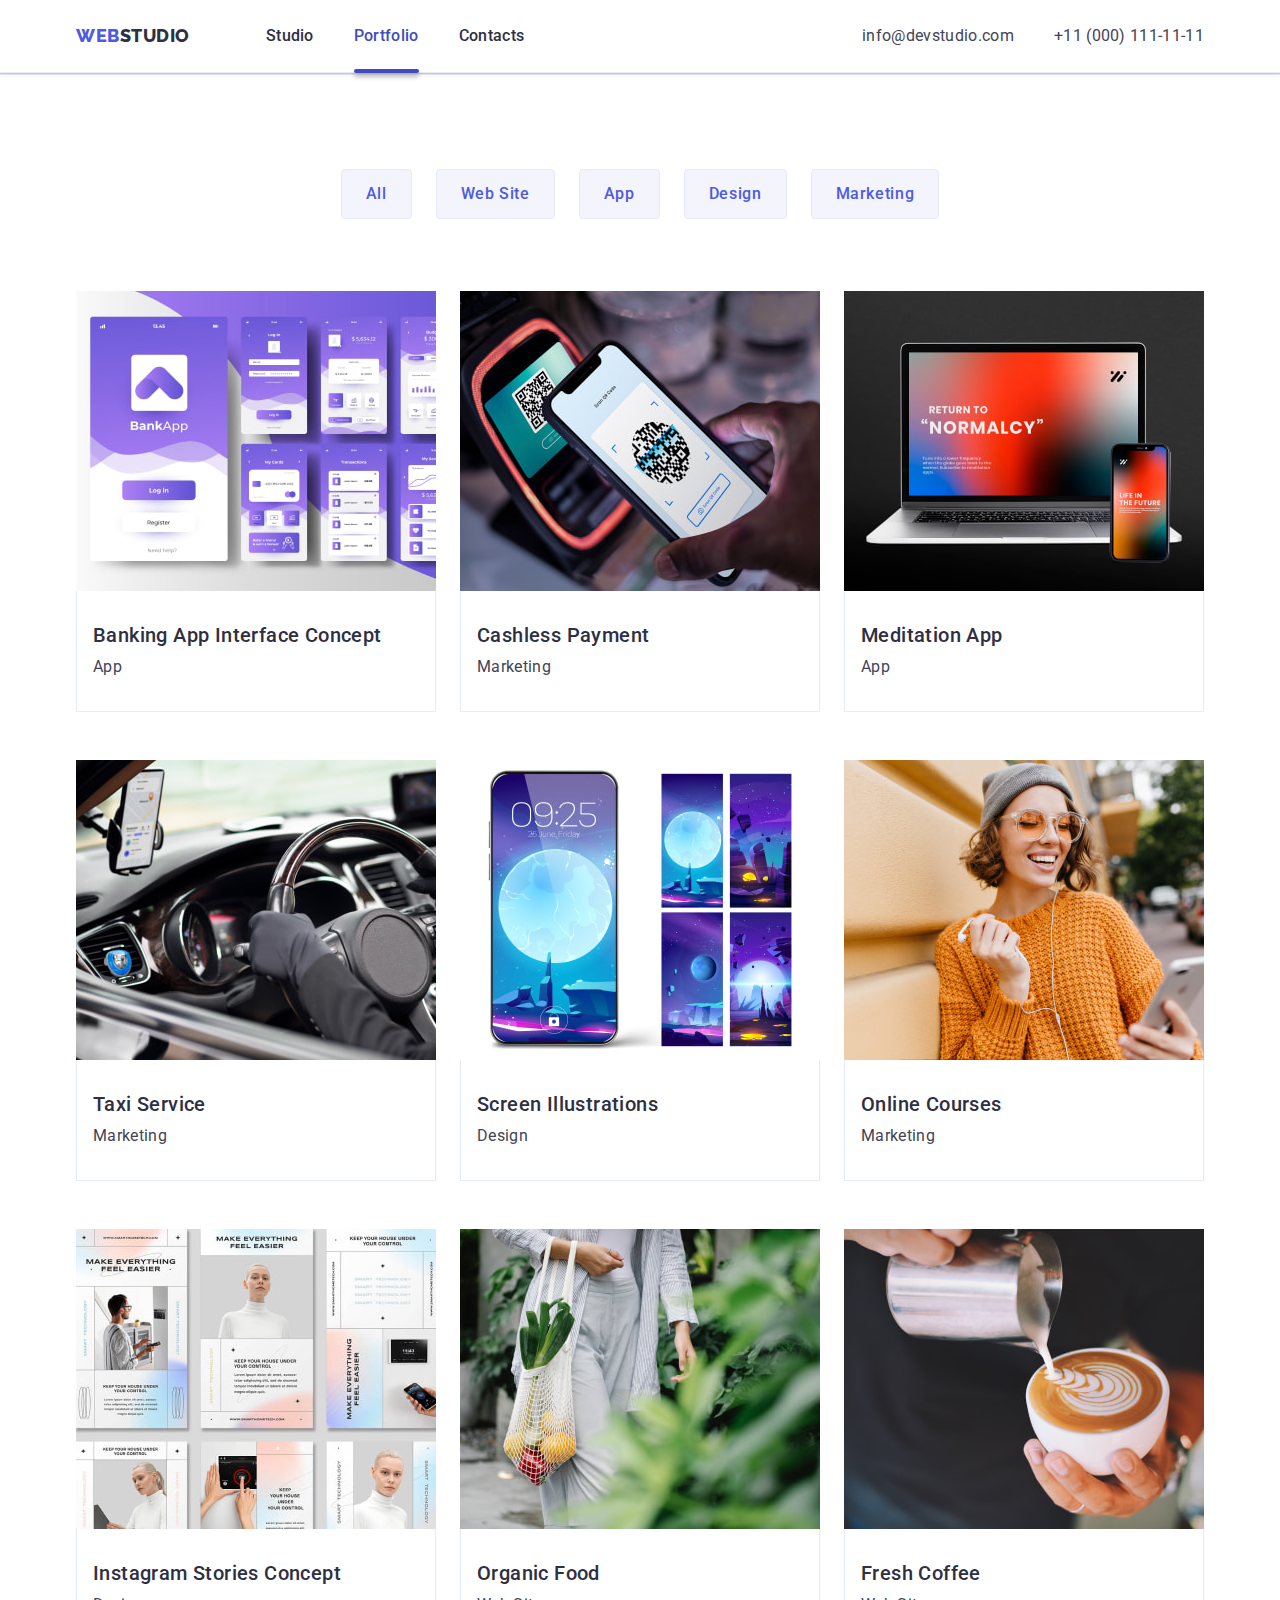
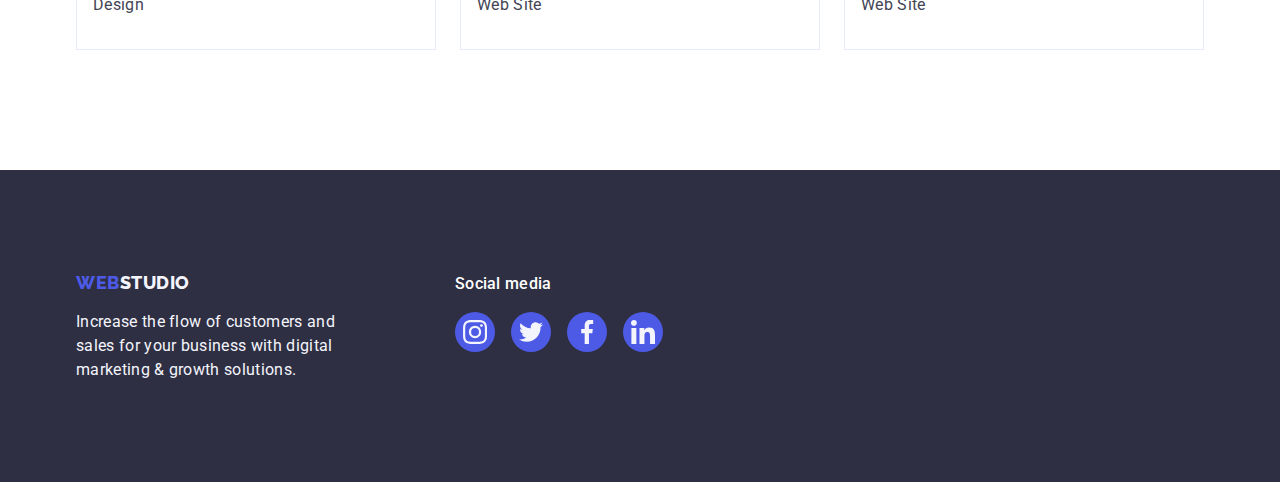
==== portfolio.html @ 78295ac0 "Initial commit" ====
<!DOCTYPE html>
<html lang="en">
  <head>
    <meta charset="UTF-8" />
    <meta http-equiv="X-UA-Compatible" content="IE=edge" />
    <meta name="viewport" content="width=device-width, initial-scale=1.0" />
    <link
      rel="stylesheet"
      href="https://cdn.jsdelivr.net/npm/modern-normalize@1.1.0/modern-normalize.min.css"
    />
    <link rel="preconnect" href="https://fonts.googleapis.com" />
    <link rel="preconnect" href="https://fonts.gstatic.com" crossorigin />
    <link
      href="https://fonts.googleapis.com/css2?family=Raleway:ital,wght@0,800;1,800&family=Roboto:ital,wght@0,400;0,500;0,700;0,900;1,400;1,500;1,700;1,900&display=swap"
      rel="stylesheet"
    />
    <link rel="stylesheet" href="./css/styles.css" />
    <link rel="shortcut icon" href="./images/label/label.svg" />
    <title>PORTFOLIO</title>
  </head>
  <body>
    <!--Header-->
    <header class="header">
      <div class="container header-container">
        <nav class="nav">
          <!--Logo-->
          <!-- <div class="logo-conteiner"> -->
          <a href="./index.html" class="link logo header-logo"
            >Web<span class="header-logo-accent">Studio</span></a
          >
          <!-- </div> -->
          <!--Menu-navigation-->
          <ul class="list nav-list">
            <li class="nav-list-item">
              <a class="link header-nav" href="./index.html">Studio</a>
            </li>
            <li class="nav-list-item">
              <a class="link header-nav portfolio-link" href="./portfolio.html">Portfolio</a>
            </li>
            <li class="nav-list-item">
              <a class="link header-nav" href="">Contacts</a>
            </li>
          </ul>
        </nav>
        <address class="address">
          <ul class="list address-list">
            <li class="address-list-item">
              <a class="link address-link" href="mailto:info@devstudio.com">info@devstudio.com</a>
            </li>
            <li class="address-list-item">
              <a class="link address-link" href="tel:+110001111111">+11 (000) 111-11-11</a>
            </li>
          </ul>
        </address>
      </div>
    </header>
    <!-- Portfolio content -->
    <main>
      <section class="portfolio-section">
        <div class="container">
          <h1 class="visually-hidden">Sample of products</h1>
          <!-- Filters -->
          <ul class="list filter-button-list">
            <li><button type="button" class="button filter-button">All</button></li>
            <li><button type="button" class="button filter-button">Web Site</button></li>
            <li><button type="button" class="button filter-button">App</button></li>
            <li><button type="button" class="button filter-button">Design</button></li>
            <li><button type="button" class="button filter-button">Marketing</button></li>
          </ul>

          <ul class="list sample-list">
            <li class="sample-list-item">
              <a class="link sample-link" href="">
                <div class="sample-card-box">
                  <img
                    class="card-image"
                    src="./images/row-1-images/img-1.jpg"
                    alt="banking app menu"
                    width="360"
                    height="300"
                  />
                  <p class="card-overlay paragraph-text">
                    14 Stylish and User-Friendly App Design Concepts · Task Manager App · Calorie
                    Tracker App · Exotic Fruit Ecommerce App · Cloud Storage App
                  </p>
                </div>
                <div class="sample-card-text">
                  <h2 class="sample-title">Banking App Interface Concept</h2>
                  <p class="paragraph-text">App</p>
                </div>
              </a>
            </li>
            <li class="sample-list-item">
              <a class="link sample-link" href="">
                <div class="sample-card-box">
                  <img
                    class="card-image"
                    src="./images/row-1-images/img-2.jpg"
                    alt="QR-code payment from smartphone"
                    width="360"
                    height="300"
                  />
                  <p class="card-overlay paragraph-text">
                    14 Stylish and User-Friendly App Design Concepts · Task Manager App · Calorie
                    Tracker App · Exotic Fruit Ecommerce App · Cloud Storage App
                  </p>
                </div>
                <div class="sample-card-text">
                  <h2 class="sample-title">Cashless Payment</h2>
                  <p class="paragraph-text">Marketing</p>
                </div>
              </a>
            </li>
            <li class="sample-list-item">
              <a class="link sample-link" href="">
                <div class="sample-card-box">
                  <img
                    class="card-image"
                    src="./images/row-1-images/img-3.jpg"
                    alt="PC and mobile samplas of APP"
                    width="360"
                    height="300"
                  />
                  <p class="card-overlay paragraph-text">
                    14 Stylish and User-Friendly App Design Concepts · Task Manager App · Calorie
                    Tracker App · Exotic Fruit Ecommerce App · Cloud Storage App
                  </p>
                </div>
                <div class="sample-card-text">
                  <h2 class="sample-title">Meditation App</h2>
                  <p class="paragraph-text">App</p>
                </div>
              </a>
            </li>
            <li class="sample-list-item">
              <a class="link sample-link" href="">
                <div class="sample-card-box">
                  <img
                    class="card-image"
                    src="./images/row-2-images/img-1.jpg"
                    alt="Mobile APP for taxi service"
                    width="360"
                    height="300"
                  />
                  <p class="card-overlay paragraph-text">
                    14 Stylish and User-Friendly App Design Concepts · Task Manager App · Calorie
                    Tracker App · Exotic Fruit Ecommerce App · Cloud Storage App
                  </p>
                </div>
                <div class="sample-card-text">
                  <h2 class="sample-title">Taxi Service</h2>
                  <p class="paragraph-text">Marketing</p>
                </div>
              </a>
            </li>
            <li class="sample-list-item">
              <a class="link sample-link" href="">
                <div class="sample-card-box">
                  <img
                    class="card-image"
                    src="./images/row-2-images/img-2.jpg"
                    alt="Illustrations at mobile screen"
                    width="360"
                    height="300"
                  />
                  <p class="card-overlay paragraph-text">
                    14 Stylish and User-Friendly App Design Concepts · Task Manager App · Calorie
                    Tracker App · Exotic Fruit Ecommerce App · Cloud Storage App
                  </p>
                </div>
                <div class="sample-card-text">
                  <h2 class="sample-title">Screen Illustrations</h2>
                  <p class="paragraph-text">Design</p>
                </div>
              </a>
            </li>
            <li class="sample-list-item">
              <a class="link sample-link" href="">
                <div class="sample-card-box">
                  <img
                    class="card-image"
                    src="./images/row-2-images/img-3.jpg"
                    alt="woman with s2artphone"
                    width="360"
                    height="300"
                  />
                  <p class="card-overlay paragraph-text">
                    14 Stylish and User-Friendly App Design Concepts · Task Manager App · Calorie
                    Tracker App · Exotic Fruit Ecommerce App · Cloud Storage App
                  </p>
                </div>
                <div class="sample-card-text">
                  <h2 class="sample-title">Online Courses</h2>
                  <p class="paragraph-text">Marketing</p>
                </div>
              </a>
            </li>
            <li class="sample-list-item">
              <a class="link sample-link" href="">
                <div class="sample-card-box">
                  <img
                    class="card-image"
                    src="./images/row-3-images/img-1.jpg"
                    alt="Desine samples for instagram stories"
                    width="360"
                    height="300"
                  />
                  <p class="card-overlay paragraph-text">
                    14 Stylish and User-Friendly App Design Concepts · Task Manager App · Calorie
                    Tracker App · Exotic Fruit Ecommerce App · Cloud Storage App
                  </p>
                </div>
                <div class="sample-card-text">
                  <h2 class="sample-title">Instagram Stories Concept</h2>
                  <p class="paragraph-text">Design</p>
                </div>
              </a>
            </li>
            <li class="sample-list-item">
              <a class="link sample-link" href="">
                <div class="sample-card-box">
                  <img
                    class="card-image"
                    src="./images/row-3-images/img-2.jpg"
                    alt="a bag with food"
                    width="360"
                    height="300"
                  />
                  <p class="card-overlay paragraph-text">
                    14 Stylish and User-Friendly App Design Concepts · Task Manager App · Calorie
                    Tracker App · Exotic Fruit Ecommerce App · Cloud Storage App
                  </p>
                </div>
                <div class="sample-card-text">
                  <h2 class="sample-title">Organic Food</h2>
                  <p class="paragraph-text">Web Site</p>
                </div>
              </a>
            </li>
            <li class="sample-list-item">
              <a class="link sample-link" href="">
                <div class="sample-card-box">
                  <img
                    class="card-image"
                    src="./images/row-3-images/img-3.jpg"
                    alt="a cup of coffee"
                    width="360"
                    height="300"
                  />
                  <p class="card-overlay paragraph-text">
                    14 Stylish and User-Friendly App Design Concepts · Task Manager App · Calorie
                    Tracker App · Exotic Fruit Ecommerce App · Cloud Storage App
                  </p>
                </div>
                <div class="sample-card-text">
                  <h2 class="sample-title">Fresh Coffee</h2>
                  <p class="paragraph-text">Web Site</p>
                </div>
              </a>
            </li>
          </ul>
        </div>
      </section>
    </main>
    <!--Footer-->
    <footer class="footer">
      <div class="container footer-container">
        <div class="footer-content">
          <a href="./index.html" class="link logo footer-logo"
            >Web<span class="footer-logo-accent">Studio</span></a
          >
          <p class="footer-text">
            Increase the flow of customers and <br />
            sales for your business with digital<br />
            marketing & growth solutions.
          </p>
        </div>
        <div class="footer-social">
          <p class="footer-text footer-social-text">Social media</p>
          <ul class="list footer-social-list">
            <li class="footer-social-item"
              ><a href="" target="_blank" class="link"
                ><svg class="footer-icon" width="24" height="24">
                  <use href="./images/icons.svg#instagram"></use></svg></a
            ></li>
            <li class="footer-social-item"
              ><a href="" target="_blank" class="link"
                ><svg class="footer-icon" width="24" height="24">
                  <use href="./images/icons.svg#twitter"></use></svg></a
            ></li>
            <li class="footer-social-item"
              ><a href="" target="_blank" class="link"
                ><svg class="footer-icon" width="24" height="24">
                  <use href="./images/icons.svg#facebook"></use></svg></a
            ></li>
            <li class="footer-social-item"
              ><a href="" target="_blank" class="link"
                ><svg class="footer-icon" width="24" height="24">
                  <use href="./images/icons.svg#linkedin"></use></svg></a
            ></li>
          </ul>
        </div>
      </div>
    </footer>
  </body>
</html>
---- css/styles.css ----
:root {
  box-sizing: border-box;
  --filter-color: #4d5ae5;
  --sample-items-color: #2e2f42;
  --background-color: #f4f4fd;
  --sample-text: #434455;
  --activelinkcolor: #404bbf;
  --activebglink: #ffffff;
  --cornflower: #e7e9fc;
  --bg-color-grey: rgba(46, 47, 66, 0.7);
  --social-link-fill: #f4f4fd;
  --customers-icon: #8e8f99;
}

body {
  font-family: 'Roboto', sans-serif;
  font-style: normal;
  color: var(--sample-text);
  background-color: var(--activebglink);
}

/* reset */
ul {
  margin: 0;
}

h1,
h2,
h3,
h4,
h5,
h6,
p {
  margin: 0;

}

.button {
  cursor: pointer;
}

/* basic styles */
.visually-hidden {
  position: absolute;
  width: 1px;
  height: 1px;
  margin: -1px;
  border: 0;
  padding: 0;

  white-space: nowrap;
  clip-path: inset(100%);
  clip: rect(0 0 0 0);
  overflow: hidden;
}

img {
  display: block;
}

.link {
  text-decoration: none;
}

.list {
  list-style: none;
  padding-inline-start: 0;
}

.container {
  max-width: 1158px;
  padding-left: 15px;
  padding-right: 15px;
  margin-left: auto;
  margin-right: auto;
}

.section {
  padding: 120px 0;
}

/*------------- header styles -------------*/

/* logo */
.header {
  border-bottom: 1px solid #e7e9fc;
  box-shadow: 0px 2px 1px rgba(46, 47, 66, 0.08),
    0px 1px 1px rgba(46, 47, 66, 0.16),
    0px 1px 6px rgba(46, 47, 66, 0.08);
}

.logo {
  font-family: 'Raleway', sans-serif;
  font-weight: 800;
  font-size: 18px;
  line-height: 1.17;
  letter-spacing: 0.03em;
  text-transform: uppercase;
  color: var(--filter-color);
  padding: 1.5px 0;
}

.header-logo-accent {
  color: var(--sample-items-color);
}

.header-logo {
  margin-right: 76px;
}

.header-container {
  display: flex;
  justify-content: space-between;
  align-items: center;
}

.footer-logo-accent {
  color: var(--background-color);
}

.nav {
  display: flex;
  align-items: center;
}

.nav-list {
  display: flex;
  gap: 40px;
}


.nav-list-item {
  display: flex;
  flex-direction: column;
}



.header-nav {
  font-weight: 500;
  text-decoration: none;
  font-size: 16px;
  line-height: 1.5;
  letter-spacing: 0.02em;
  color: var(--sample-items-color);
  padding: 24px 0;
  transition: color 250ms cubic-bezier(0.4, 0, 0.2, 1);

}

.header-nav:hover,
.header-nav:focus {
  color: var(--activelinkcolor);
}

.address {
  font-style: normal;
}

.address-list {
  display: flex;
  gap: 40px;
  padding: 24px 0;
  margin: 0;
}

.address-link {
  font-style: normal;
  line-height: 1.5;
  letter-spacing: 0.02em;
  color: var(--sample-text);
  transition: color 250ms cubic-bezier(0.4, 0, 0.2, 1);
}

.address-link:hover,
.address-link:focus {
  color: var(--activelinkcolor);
}

.studio-link {
  color: #404bbf;
  position: relative;
}

.studio-link::after {
  width: 100%;
  height: 4px;
  position: absolute;
  bottom: -1px;
  left: 0;
  border-radius: 2px;
  background-color: var(--activelinkcolor);
  box-shadow: 0px 4px 4px 0px rgba(0, 0, 0, 0.25);
  content: "";
}

.portfolio-link {
  position: relative;
  color: #404bbf;
}

.portfolio-link::after {
  width: 100%;
  height: 4px;
  position: absolute;
  bottom: -1px;
  left: 0;
  border-radius: 2px;
  padding-bottom: 4px;
  background-color: var(--activelinkcolor);
  box-shadow: 0px 4px 4px 0px rgba(0, 0, 0, 0.25);
  content: "";
}

/*------------- Footer -------------*/

.footer {
  background-color: var(--sample-items-color);
  padding: 100px 0;
}

.footer-logo {
  display: inline-block;
  margin-bottom: 16px;
}

.footer-text {
  font-size: 16px;
  line-height: 1.5;
  letter-spacing: 0.02em;
  color: var(--background-color);
  max-width: 264px;
}

.footer-container {
  display: flex;
  align-items: baseline
}

.footer-content {
  margin-right: 120px;
}

.footer-social {
  display: flex;
  flex-direction: column;
}

.footer-social-text {
  font-weight: 500;
  margin-bottom: 16px;
  color: var(--activebglink);
}

.footer-icon {
  fill: var(--social-link-fill);
}

.footer-social-list {
  display: flex;
  gap: 16px;
}

.footer-social-item {
  display: flex;
  justify-content: center;
  align-items: center;
  width: 40px;
  height: 40px;
}

.footer-social-list .link {
  display: flex;
  justify-content: center;
  align-items: center;
  width: 100%;
  height: 100%;
  border-radius: 50%;
  background-color: rgba(77, 90, 229, 1);
  transition: background-color 250ms cubic-bezier(0.4, 0, 0.2, 1);
}

.footer-social-list .link:hover,
.footer-social-list .link:focus {
  background-color: rgba(49, 208, 170, 1);
}

/*------------ Web studio -------------*/

/* Hero styles */

.hero {
  background-color: var(--sample-items-color);
  background-image: linear-gradient(to bottom, var(--bg-color-grey), var(--bg-color-grey)),
    url(../images/hero-bg/hero-bg.jpg);

  background-repeat: no-repeat;
  background-position: center;
  background-size: cover;
  max-width: 1440px;

  color: var(--activebglink);
  padding: 188px 0;
  margin: 0 auto;
}

.hero-container {
  display: flex;
  flex-direction: column;
  justify-content: center;
  align-items: center;
  gap: 48px;
}

.hero-name {
  font-weight: 700;
  font-size: 56px;
  line-height: 1.07;
  text-align: center;
  letter-spacing: 0.02em;
  max-width: 496px;
}

.hero-button {
  background-color: var(--filter-color);
  color: inherit;
  font-weight: 500;
  line-height: 1.5;
  letter-spacing: 0.04em;
  cursor: pointer;
  border: 4px;
  border-radius: 4px;
  padding: 16px 32px;
  min-width: 169px;
  transition: background-color 250ms cubic-bezier(0.4, 0, 0.2, 1);
}

.hero-button:hover,
.hero-button:focus {
  background-color: var(--activelinkcolor);
}

/* Busines Actions Styles */
.actions-list {
  display: flex;
  flex-wrap: wrap;
  gap: 24px;
}

.actions-list-item {
  display: flex;
  width: calc((100% - 3 * 24px) / 4);
  flex-direction: column;
}

.actions-icon-box {
  display: flex;
  align-items: center;
  justify-content: center;
  height: 112px;
  width: 264px;
  border-radius: 4px;
  background-color: var(--background-color);
  position: relative;
  margin-bottom: 8px;
}

.icon-actions {
  position: absolute;
  top: 24px;
  left: 100px;
  display: block;
  background: var(--background-color);
}

.actions-title {
  margin-bottom: 8px;
}

.title {
  font-weight: 500;
  font-size: 20px;
  line-height: 1.2;
  letter-spacing: 0.02em;
  color: var(--sample-items-color);
}

.paragraph-text {
  font-size: 16px;
  line-height: 1.5;
  letter-spacing: 0.02em;
  color: var(--sample-text);
}

/* Doing samples styles */
.saction-doing-samples {
  padding-top: 0;
}

.doing-title {
  font-weight: 700;
  font-size: 36px;
  line-height: 1.11;
  text-align: center;
  text-transform: capitalize;
  letter-spacing: 0.02em;
  color: var(--sample-items-color);
  margin-bottom: 72px;
}

.doing-image {
  max-width: 100%;
}

.doing-list {
  display: flex;
  flex-wrap: wrap;
  gap: 24px;
}

.doing-list-item {
  width: calc((100% - 2 * 24px) / 3);
}

/* Team Cards Styles */

.team-section {
  background-color: var(--background-color);
}

.card-image {
  display: block;
  max-width: 100%;

}

.card-content {
  max-width: 232px;
  height: auto;
  margin: 0 auto;
  padding: 32px 0;
}


.team-card-list {
  display: flex;
  flex-wrap: wrap;
  gap: 24px;
}

.team-card-item {
  width: calc((100% - 3 * 24px) / 4);
  background-color: var(--activebglink);
  border-radius: 0px 0px 4px 4px;
  box-shadow: 0px 2px 1px 0px rgba(46, 47, 66, 0.08), 0px 1px 1px 0px rgba(46, 47, 66, 0.16), 0px 1px 6px 0px rgba(46, 47, 66, 0.08);
}

.card-text {
  text-align: center;
  margin-bottom: 8px;
}

.card-title {
  text-align: center;
  margin-bottom: 8px;
}

.team-social-list {
  display: flex;
  justify-content: center;
  gap: 24px;
}

.team-social-item {
  width: 40px;
  height: 40px;
}

.social-link {
  display: flex;
  justify-content: center;
  align-items: center;
  width: 100%;
  height: 100%;
  background-color: var(--filter-color);
  border-radius: 50%;
  transition: background-color 250ms cubic-bezier(0.4, 0, 0.2, 1);
}

.social-link:hover,
.social-link:focus {
  background-color: var(--activelinkcolor);
}

.icon-team-link {
  fill: var(--social-link-fill);
}

/* Customers section */

.customers-list {
  display: flex;
  gap: 24px;
}

.customers-list-item {
  display: flex;
  justify-content: center;
  align-items: center;
  width: 168px;
  height: 88px;

}

.customers-link {
  display: flex;
  justify-content: center;
  align-items: center;
  width: 100%;
  height: 100%;
  border-radius: 4px;
  border: 1px solid #8E8F99;
  color: var(--customers-icon);
  transition: border-color 250ms cubic-bezier(0.4, 0, 0.2, 1), color 250ms cubic-bezier(0.4, 0, 0.2, 1);
}

.customers-link:hover,
.customers-link:focus {
  border-color: rgba(64, 75, 191, 1);
  color: var(--activelinkcolor);
}

.customers-icon {
  fill: var(--customers-icon);
  transition: fill 250ms cubic-bezier(0.4, 0, 0.2, 1);

}

.customers-link:hover .customers-icon,
.customers-link:focus .customers-icon {
  fill: rgba(64, 75, 191, 1);
}



/*------------- Portfolio --------------*/

/* Filter buttons */
.portfolio-section {
  padding-top: 96px;
  padding-bottom: 120px;
}

.filter-button-list {
  list-style-type: none;
  display: flex;
  justify-content: center;
  gap: 24px;
  margin-bottom: 72px;
}

.filter-button {
  font-family: 'Roboto', sans-serif;
  font-size: 16px;
  font-weight: 500;
  letter-spacing: 0.04em;
  line-height: 1.5;
  color: var(--filter-color);
  background-color: var(--background-color);
  cursor: pointer;
  border-radius: 4px;
  border: 1px solid var(--cornflower);
  padding: 12px 24px;
  transition: color 250ms cubic-bezier(0.4, 0, 0.2, 1),
    background-color 250ms cubic-bezier(0.4, 0, 0.2, 1),
    border-color 250ms cubic-bezier(0.4, 0, 0.2, 1),
    box-shadow 250ms cubic-bezier(0.4, 0, 0.2, 1);
}

.filter-button:hover,
.filter-button:focus {
  color: var(--activebglink);
  background-color: var(--activelinkcolor);
  border: 1px solid transparent;
  box-shadow: 0px 2px 2px 0px rgba(0, 0, 0, 0.12), 0px 2px 1px 0px rgba(0, 0, 0, 0.08),
    0px 3px 1px 0px rgba(0, 0, 0, 0.1);
  border-color: var(--activelinkcolor);
}

/* Sample of products */

.sample-title {
  color: var(--sample-items-color);
  font-weight: 500;
  font-size: 20px;
  line-height: 1.2;
  letter-spacing: 0.02em;
  margin-bottom: 8px;
}

.sample-list {
  display: flex;
  flex-wrap: wrap;
  row-gap: 48px;
  column-gap: 24px;
}

.sample-list-item {
  position: relative;
  overflow: hidden;
  background-color: var(--activebglink);
  width: calc((100% - 24px * 2) / 3);

}

.sample-link {
  display: block;
  transition: box-shadow 250ms cubic-bezier(0.4, 0, 0.2, 1);
}

.sample-link:hover,
.sample-link:focus {
  box-shadow: 0px 1px 6px rgba(46, 47, 66, 0.08), 0px 1px 1px rgba(46, 47, 66, 0.16), 0px 2px 1px rgba(46, 47, 66, 0.08);
}

.sample-list-item:hover {
  box-shadow: 0px 2px 1px 0px rgba(46, 47, 66, 0.08), 0px 1px 1px 0px rgba(46, 47, 66, 0.16), 0px 1px 6px 0px rgba(46, 47, 66, 0.08);
}

.sample-card-text {
  padding: 32px 16px;
  border: 1px solid var(--cornflower, #e7e9fc);
  border-top: none;
  min-width: 360px;
}


.sample-card-box {
  position: relative;
  overflow: hidden;
}

.card-overlay {
  position: absolute;
  top: 0;
  left: 0;
  width: 100%;
  height: 100%;
  color: var(--background-color);
  padding: 40px 32px;
  background-color: var(--filter-color);
  transform: translateY(100%);
  transition: transform 250ms cubic-bezier(0.4, 0, 0.2, 1);
}

.sample-link:hover .card-overlay,
.sample-link:focus .card-overlay {
  transform: translateY(0%);
}



/* -----------Modal------------- */
.backdrop {
  position: fixed;
  top: 0;
  left: 0;

  width: 100%;
  height: 100%;
  background-color: rgba(46, 47, 66, 0.40);
  transition: opacity 250ms cubic-bezier(0.4, 0, 0.2, 1), visibility 250ms cubic-bezier(0.4, 0, 0.2, 1);
}

.backdrop.is-hidden {
  opacity: 0;
  visibility: hidden;
  pointer-events: none;
}

.modal {
  position: absolute;
  top: 50%;
  left: 50%;
  transform: translateX(-50%) translateY(-50%) scale(1);

  width: 408px;
  min-height: 584px;
  background-color: rgba(252, 252, 252, 1);
  border-radius: 4px;
  box-shadow: 0px 1px 1px rgba(0, 0, 0, 0.14),
    0px 1px 3px rgba(0, 0, 0, 0.12),
    0px 2px 1px rgba(0, 0, 0, 0.2);
  transition: transform 250ms cubic-bezier(0.4, 0, 0.2, 1);
}

.backdrop.is-hidden .modal {
  opacity: 0;
  transform: translateX(-50%) translateY(-70%);
}

.modal-button {
  position: absolute;
  top: 24px;
  right: 24px;
  width: 24px;
  height: 24px;
  display: flex;
  align-items: center;
  justify-content: center;
  border-radius: 50%;
  border: 1px solid rgba(0, 0, 0, 0.1);
  background-color: rgba(231, 233, 252, 1);
  padding: 0;
  transition: background-color 250ms cubic-bezier(0.4, 0, 0.2, 1), border 250ms cubic-bezier(0.4, 0, 0.2, 1);
}

.modal-button:hover,
.modal-button:focus {
  background-color: var(--activelinkcolor);
  border: none;
}

.modal-icon {
  fill: rgba(46, 47, 66, 1);

  transition: fill 250ms cubic-bezier(0.4, 0, 0.2, 1);
}

.modal-button:hover .modal-icon,
.modal-button:focus .modal-icon {
  fill: var(--activebglink);
}
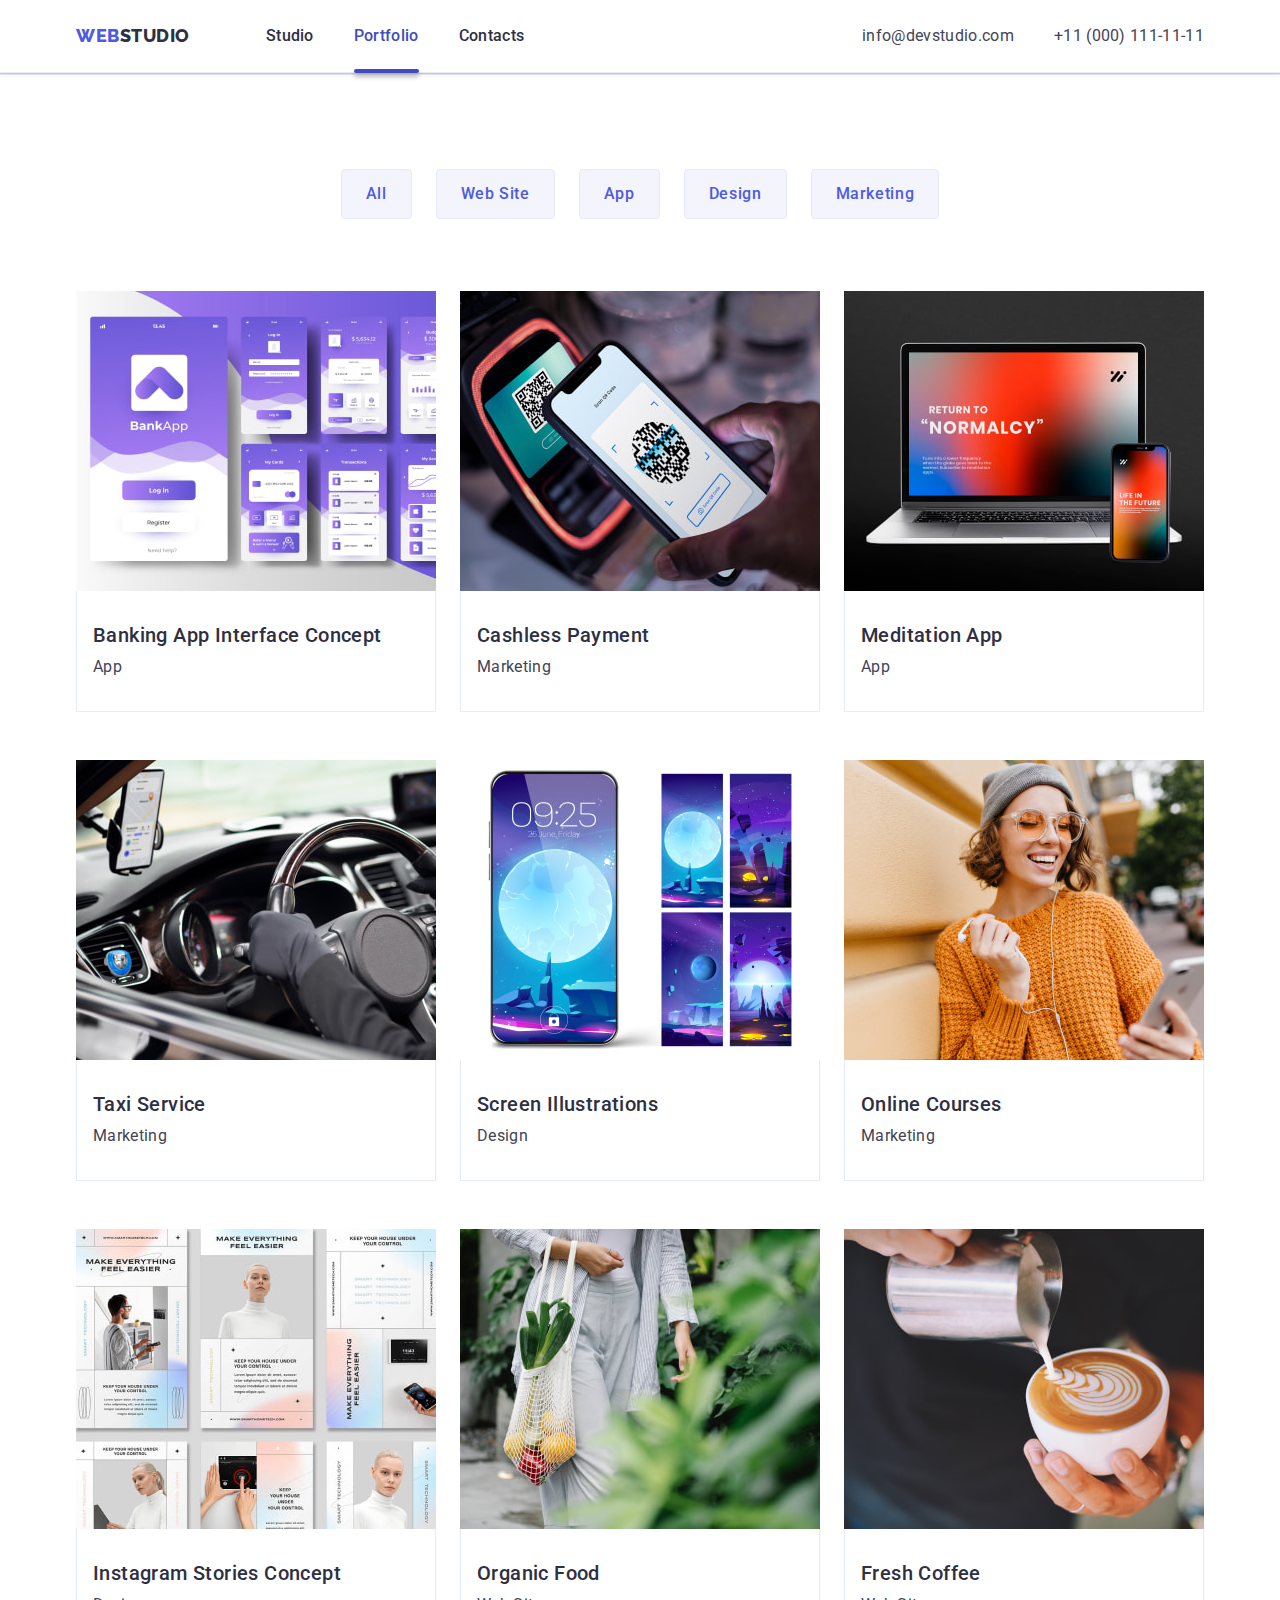
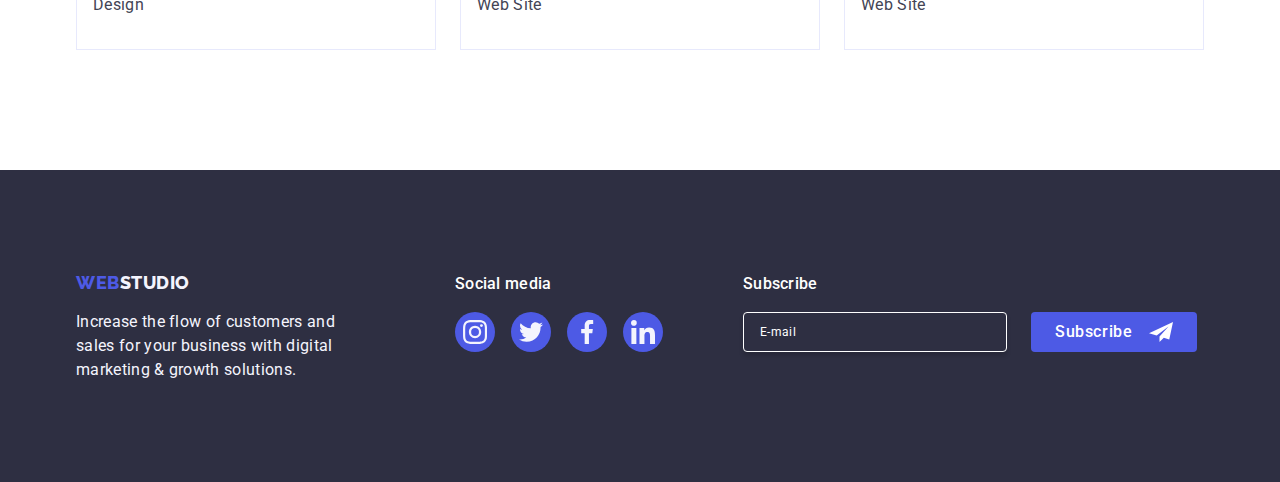
==== commit 04e48a0b: "hw" ====
--- a/portfolio.html
+++ b/portfolio.html
@@ -300,6 +300,26 @@
             ></li>
           </ul>
         </div>
+        <div class="footer-subscribe">
+          <p class="footer-text footer-social-text">Subscribe</p>
+          <form class="subscribe-form" autocomplete="on">
+            <label class="subscribe-form-field">
+              <input
+                class="subscribe-form-input"
+                type="email"
+                name="footer_subscribe_form"
+                placeholder="E-mail"
+              />
+            </label>
+            <button class="button subscribe-button" type="submit"
+              >Subscribe
+
+              <svg class="subscribe-icon" width="24" height="24">
+                <use href="./images/icons.svg#icon-subscribe"></use>
+              </svg>
+            </button>
+          </form>
+        </div>
       </div>
     </footer>
   </body>
--- a/css/styles.css
+++ b/css/styles.css
@@ -10,6 +10,7 @@
   --bg-color-grey: rgba(46, 47, 66, 0.7);
   --social-link-fill: #f4f4fd;
   --customers-icon: #8e8f99;
+  --white: #fff;
 }
 
 body {
@@ -32,7 +33,10 @@
 h6,
 p {
   margin: 0;
-
+}
+
+textarea {
+  resize: none;
 }
 
 .button {
@@ -84,8 +88,7 @@
 /* logo */
 .header {
   border-bottom: 1px solid #e7e9fc;
-  box-shadow: 0px 2px 1px rgba(46, 47, 66, 0.08),
-    0px 1px 1px rgba(46, 47, 66, 0.16),
+  box-shadow: 0px 2px 1px rgba(46, 47, 66, 0.08), 0px 1px 1px rgba(46, 47, 66, 0.16),
     0px 1px 6px rgba(46, 47, 66, 0.08);
 }
 
@@ -128,13 +131,10 @@
   gap: 40px;
 }
 
-
 .nav-list-item {
   display: flex;
   flex-direction: column;
 }
-
-
 
 .header-nav {
   font-weight: 500;
@@ -145,7 +145,6 @@
   color: var(--sample-items-color);
   padding: 24px 0;
   transition: color 250ms cubic-bezier(0.4, 0, 0.2, 1);
-
 }
 
 .header-nav:hover,
@@ -191,7 +190,7 @@
   border-radius: 2px;
   background-color: var(--activelinkcolor);
   box-shadow: 0px 4px 4px 0px rgba(0, 0, 0, 0.25);
-  content: "";
+  content: '';
 }
 
 .portfolio-link {
@@ -209,7 +208,7 @@
   padding-bottom: 4px;
   background-color: var(--activelinkcolor);
   box-shadow: 0px 4px 4px 0px rgba(0, 0, 0, 0.25);
-  content: "";
+  content: '';
 }
 
 /*------------- Footer -------------*/
@@ -234,7 +233,7 @@
 
 .footer-container {
   display: flex;
-  align-items: baseline
+  align-items: baseline;
 }
 
 .footer-content {
@@ -244,6 +243,7 @@
 .footer-social {
   display: flex;
   flex-direction: column;
+  margin-right: 80px;
 }
 
 .footer-social-text {
@@ -285,6 +285,77 @@
   background-color: rgba(49, 208, 170, 1);
 }
 
+/* subscribe */
+.footer-subscribe {
+}
+.subscribe-form {
+  display: flex;
+  justify-content: center;
+  align-items: center;
+  gap: 24px;
+}
+
+.subscribe-form-input {
+  width: 264px;
+  height: 40px;
+
+  padding-top: 8px;
+  padding-bottom: 8px;
+  padding-left: 16px;
+
+  outline: transparent;
+
+  color: var(--white);
+  font-size: 12px;
+  line-height: 2;
+  letter-spacing: 0.03em;
+
+  background-color: transparent;
+  border-radius: 4px;
+  border: 1px solid var(--white);
+  box-shadow: 0px 4px 4px 0px rgba(0, 0, 0, 0.15);
+}
+
+.subscribe-form-input::placeholder {
+  color: inherit;
+  width: 36px;
+  height: 24px;
+}
+
+.subscribe-button {
+  display: flex;
+  justify-content: center;
+  align-items: center;
+  gap: 16px;
+
+  min-width: 165px;
+  height: 40px;
+  outline: transparent;
+
+  background-color: var(--filter-color);
+  border: transparent;
+  border-radius: 4px;
+
+  padding: 8px 24px;
+
+  color: var(--white);
+  text-align: center;
+  font-weight: 500;
+  line-height: 1.5;
+  letter-spacing: 0.04em;
+
+  transition: background-color 250ms cubic-bezier(0.4, 0, 0.2, 1);
+}
+
+.subscribe-button:hover,
+.subscribe-button:focus {
+  background-color: var(--activelinkcolor);
+}
+.subscribe-icon {
+  display: flex;
+  justify-content: center;
+  align-items: center;
+}
 /*------------ Web studio -------------*/
 
 /* Hero styles */
@@ -431,7 +502,6 @@
 .card-image {
   display: block;
   max-width: 100%;
-
 }
 
 .card-content {
@@ -441,7 +511,6 @@
   padding: 32px 0;
 }
 
-
 .team-card-list {
   display: flex;
   flex-wrap: wrap;
@@ -452,7 +521,8 @@
   width: calc((100% - 3 * 24px) / 4);
   background-color: var(--activebglink);
   border-radius: 0px 0px 4px 4px;
-  box-shadow: 0px 2px 1px 0px rgba(46, 47, 66, 0.08), 0px 1px 1px 0px rgba(46, 47, 66, 0.16), 0px 1px 6px 0px rgba(46, 47, 66, 0.08);
+  box-shadow: 0px 2px 1px 0px rgba(46, 47, 66, 0.08), 0px 1px 1px 0px rgba(46, 47, 66, 0.16),
+    0px 1px 6px 0px rgba(46, 47, 66, 0.08);
 }
 
 .card-text {
@@ -509,7 +579,6 @@
   align-items: center;
   width: 168px;
   height: 88px;
-
 }
 
 .customers-link {
@@ -519,9 +588,10 @@
   width: 100%;
   height: 100%;
   border-radius: 4px;
-  border: 1px solid #8E8F99;
+  border: 1px solid #8e8f99;
   color: var(--customers-icon);
-  transition: border-color 250ms cubic-bezier(0.4, 0, 0.2, 1), color 250ms cubic-bezier(0.4, 0, 0.2, 1);
+  transition: border-color 250ms cubic-bezier(0.4, 0, 0.2, 1),
+    color 250ms cubic-bezier(0.4, 0, 0.2, 1);
 }
 
 .customers-link:hover,
@@ -533,15 +603,12 @@
 .customers-icon {
   fill: var(--customers-icon);
   transition: fill 250ms cubic-bezier(0.4, 0, 0.2, 1);
-
 }
 
 .customers-link:hover .customers-icon,
 .customers-link:focus .customers-icon {
   fill: rgba(64, 75, 191, 1);
 }
-
-
 
 /*------------- Portfolio --------------*/
 
@@ -573,8 +640,7 @@
   padding: 12px 24px;
   transition: color 250ms cubic-bezier(0.4, 0, 0.2, 1),
     background-color 250ms cubic-bezier(0.4, 0, 0.2, 1),
-    border-color 250ms cubic-bezier(0.4, 0, 0.2, 1),
-    box-shadow 250ms cubic-bezier(0.4, 0, 0.2, 1);
+    border-color 250ms cubic-bezier(0.4, 0, 0.2, 1), box-shadow 250ms cubic-bezier(0.4, 0, 0.2, 1);
 }
 
 .filter-button:hover,
@@ -610,7 +676,6 @@
   overflow: hidden;
   background-color: var(--activebglink);
   width: calc((100% - 24px * 2) / 3);
-
 }
 
 .sample-link {
@@ -620,11 +685,13 @@
 
 .sample-link:hover,
 .sample-link:focus {
-  box-shadow: 0px 1px 6px rgba(46, 47, 66, 0.08), 0px 1px 1px rgba(46, 47, 66, 0.16), 0px 2px 1px rgba(46, 47, 66, 0.08);
+  box-shadow: 0px 1px 6px rgba(46, 47, 66, 0.08), 0px 1px 1px rgba(46, 47, 66, 0.16),
+    0px 2px 1px rgba(46, 47, 66, 0.08);
 }
 
 .sample-list-item:hover {
-  box-shadow: 0px 2px 1px 0px rgba(46, 47, 66, 0.08), 0px 1px 1px 0px rgba(46, 47, 66, 0.16), 0px 1px 6px 0px rgba(46, 47, 66, 0.08);
+  box-shadow: 0px 2px 1px 0px rgba(46, 47, 66, 0.08), 0px 1px 1px 0px rgba(46, 47, 66, 0.16),
+    0px 1px 6px 0px rgba(46, 47, 66, 0.08);
 }
 
 .sample-card-text {
@@ -633,7 +700,6 @@
   border-top: none;
   min-width: 360px;
 }
-
 
 .sample-card-box {
   position: relative;
@@ -658,8 +724,6 @@
   transform: translateY(0%);
 }
 
-
-
 /* -----------Modal------------- */
 .backdrop {
   position: fixed;
@@ -668,8 +732,9 @@
 
   width: 100%;
   height: 100%;
-  background-color: rgba(46, 47, 66, 0.40);
-  transition: opacity 250ms cubic-bezier(0.4, 0, 0.2, 1), visibility 250ms cubic-bezier(0.4, 0, 0.2, 1);
+  background-color: rgba(46, 47, 66, 0.4);
+  transition: opacity 250ms cubic-bezier(0.4, 0, 0.2, 1),
+    visibility 250ms cubic-bezier(0.4, 0, 0.2, 1);
 }
 
 .backdrop.is-hidden {
@@ -684,12 +749,13 @@
   left: 50%;
   transform: translateX(-50%) translateY(-50%) scale(1);
 
+  padding: 72px 24px 24px 24px;
+
   width: 408px;
   min-height: 584px;
   background-color: rgba(252, 252, 252, 1);
   border-radius: 4px;
-  box-shadow: 0px 1px 1px rgba(0, 0, 0, 0.14),
-    0px 1px 3px rgba(0, 0, 0, 0.12),
+  box-shadow: 0px 1px 1px rgba(0, 0, 0, 0.14), 0px 1px 3px rgba(0, 0, 0, 0.12),
     0px 2px 1px rgba(0, 0, 0, 0.2);
   transition: transform 250ms cubic-bezier(0.4, 0, 0.2, 1);
 }
@@ -712,7 +778,8 @@
   border: 1px solid rgba(0, 0, 0, 0.1);
   background-color: rgba(231, 233, 252, 1);
   padding: 0;
-  transition: background-color 250ms cubic-bezier(0.4, 0, 0.2, 1), border 250ms cubic-bezier(0.4, 0, 0.2, 1);
+  transition: background-color 250ms cubic-bezier(0.4, 0, 0.2, 1),
+    border 250ms cubic-bezier(0.4, 0, 0.2, 1);
 }
 
 .modal-button:hover,
@@ -730,4 +797,193 @@
 .modal-button:hover .modal-icon,
 .modal-button:focus .modal-icon {
   fill: var(--activebglink);
-}+}
+
+.modal-caption {
+  display: block;
+  width: 360px;
+  height: 24px;
+  color: var(--sample-items-color);
+  text-align: center;
+  font-size: 16px;
+  font-weight: 500;
+  line-height: 1.5;
+  letter-spacing: 0.02em;
+
+  margin-bottom: 16px;
+}
+
+.modal-form-field {
+  display: block;
+  margin-bottom: 8px;
+
+  position: relative;
+}
+
+.modal-form-label {
+  display: block;
+  margin-bottom: 4px;
+  color: var(--customers-icon);
+  font-size: 12px;
+  font-weight: 400;
+  line-height: 1.16;
+  letter-spacing: 0.03em;
+}
+
+.modal-form-input {
+  width: 100%;
+  height: 40px;
+  font-size: 18px;
+  font-weight: 500;
+  line-height: 1.5;
+  letter-spacing: 0.02em;
+
+  border-radius: 4px;
+  border: 1px solid rgba(46, 47, 66, 0.4);
+  padding-left: 38px;
+
+  outline: transparent;
+
+  transition: border-color 250ms cubic-bezier(0.4, 0, 0.2, 1);
+}
+
+.modal-form-input:focus {
+  border-color: var(--filter-color);
+}
+
+.form-input-icon {
+  position: absolute;
+
+  bottom: 11px;
+  left: 16px;
+
+  fill: var(--sample-items-color);
+  transition: fill 250ms cubic-bezier(0.4, 0, 0.2, 1);
+}
+
+.modal-form-input:focus + .form-input-icon {
+  fill: var(--filter-color);
+}
+
+.form-comment {
+  width: 100%;
+  height: 120px;
+  padding: 8px 16px;
+  font-size: 12px;
+  margin-bottom: 16px;
+
+  color: rgba(46, 47, 66, 0.4);
+  font-size: 12px;
+  line-height: 1.16;
+  letter-spacing: 0.03em;
+
+  resize: none;
+
+  transition: border-color 250ms cubic-bezier(0.4, 0, 0.2, 1);
+}
+
+.form-comment::placeholder {
+  color: inherit;
+}
+
+.form-comment:focus {
+  border-color: var(--filter-color);
+}
+/* button send */
+
+.form-send-button {
+  display: block;
+  color: var(--white);
+  text-align: center;
+  font-size: 16px;
+  font-weight: 500;
+  line-height: 1.5;
+  letter-spacing: 0.04em;
+
+  min-width: 169px;
+
+  padding: 16px 32px;
+  margin: 0 auto;
+
+  border: transparent;
+  border-radius: 4px;
+  background-color: var(--filter-color);
+  box-shadow: 0px 4px 4px 0px rgba(0, 0, 0, 0.15);
+  transition: background-color 250ms cubic-bezier(0.4, 0, 0.2, 1);
+}
+
+.form-send-button:hover,
+.form-send-button:focus {
+  background: var(--activelinkcolor);
+}
+
+/* check-box agreement */
+
+.modal-form-agreement {
+  display: flex;
+  justify-content: center;
+  align-items: center;
+
+  gap: 8px;
+
+  margin-bottom: 24px;
+}
+
+.modal-form-custom-checkbox {
+  display: flex;
+  justify-content: center;
+  align-items: center;
+
+  width: 16px;
+  height: 16px;
+
+  border: 1px solid rgba(46, 47, 66, 0.4);
+  border-radius: 2px;
+
+  transition: border-color 250ms cubic-bezier(0.4, 0, 0.2, 1),
+    background-color 250ms cubic-bezier(0.4, 0, 0.2, 1);
+}
+
+.modal-form-checkbox:checked + .modal-form-custom-checkbox {
+  border-color: var(--activelinkcolor);
+  background-color: var(--activelinkcolor);
+}
+
+.modal-form-checkbox:checked + .modal-form-custom-checkbox > .form-agreement-icon {
+  opacity: 1;
+}
+
+.form-agreement-icon {
+  opacity: 0;
+
+  display: flex;
+  justify-content: center;
+  align-items: center;
+
+  transition: opacity 250ms cubic-bezier(0.4, 0, 0.2, 1);
+}
+
+.agree-text {
+  color: var(--customers-icon);
+  font-size: 12px;
+  line-height: 1.16;
+  letter-spacing: 0.03em;
+
+  user-select: none;
+}
+
+.form-agree-link {
+  color: var(--filter-color);
+  font-style: normal;
+  font-size: 12px;
+  line-height: 1.16;
+  letter-spacing: 0.03em;
+
+  text-decoration: underline;
+
+  transition: color 250ms cubic-bezier(0.4, 0, 0.2, 1);
+}
+.form-agree-link:hover,
+.form-agree-link:focus {
+  color: var(--activelinkcolor);
+}
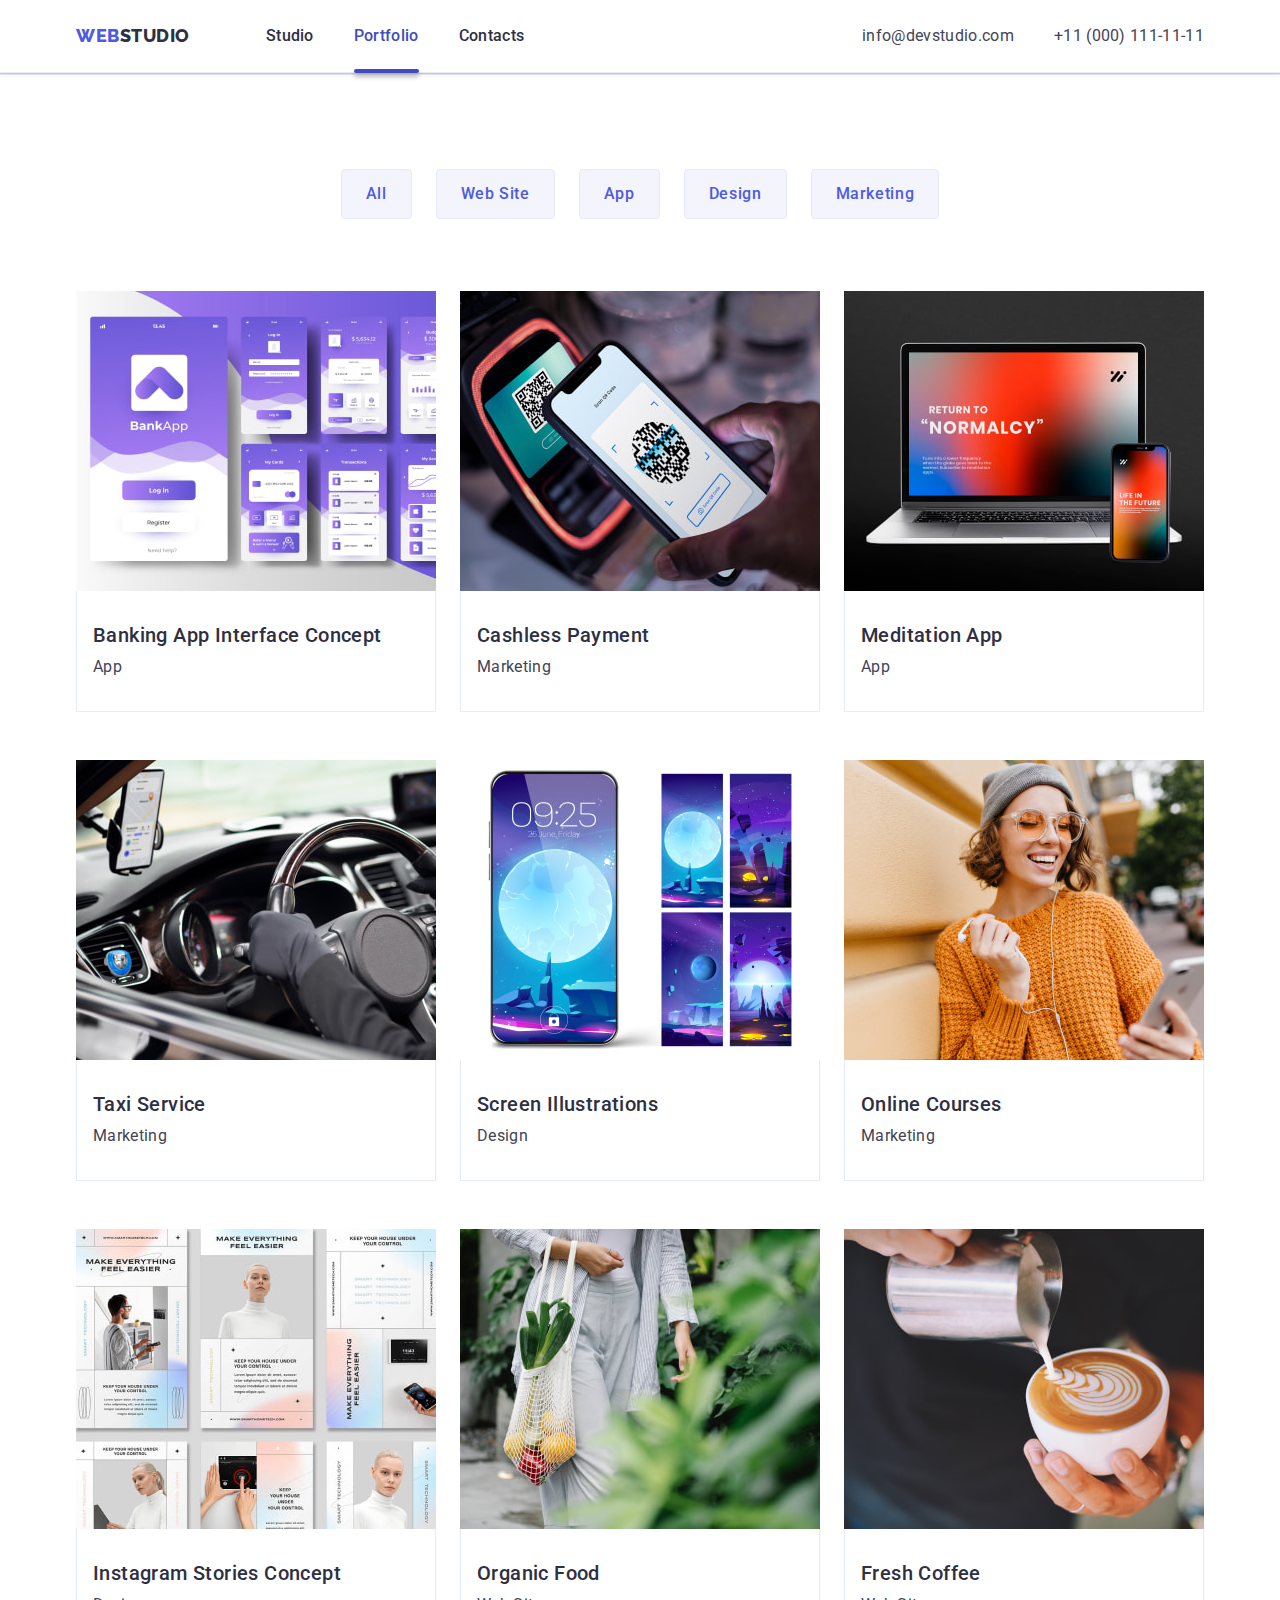
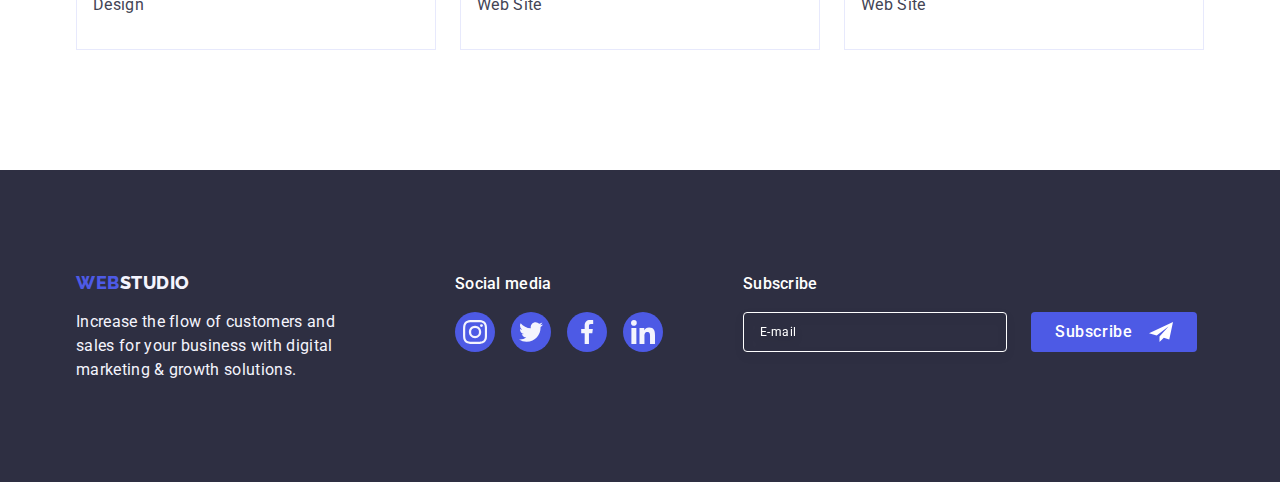
==== commit 156982e5: "hw1" ====
--- a/portfolio.html
+++ b/portfolio.html
@@ -307,7 +307,7 @@
               <input
                 class="subscribe-form-input"
                 type="email"
-                name="footer_subscribe_form"
+                name="subscribe_form"
                 placeholder="E-mail"
               />
             </label>
--- a/css/styles.css
+++ b/css/styles.css
@@ -11,6 +11,7 @@
   --social-link-fill: #f4f4fd;
   --customers-icon: #8e8f99;
   --white: #fff;
+  --transition: 250ms cubic-bezier(0.4, 0, 0.2, 1);
 }
 
 body {
@@ -286,8 +287,7 @@
 }
 
 /* subscribe */
-.footer-subscribe {
-}
+
 .subscribe-form {
   display: flex;
   justify-content: center;
@@ -307,13 +307,14 @@
 
   color: var(--white);
   font-size: 12px;
-  line-height: 2;
-  letter-spacing: 0.03em;
+  line-height: 1.5;
+  letter-spacing: 0.04em;
 
   background-color: transparent;
   border-radius: 4px;
   border: 1px solid var(--white);
-  box-shadow: 0px 4px 4px 0px rgba(0, 0, 0, 0.15);
+
+  filter: drop-shadow(0px 4px 4px rgba(0, 0, 0, 0.15));
 }
 
 .subscribe-form-input::placeholder {
@@ -326,7 +327,6 @@
   display: flex;
   justify-content: center;
   align-items: center;
-  gap: 16px;
 
   min-width: 165px;
   height: 40px;
@@ -355,6 +355,7 @@
   display: flex;
   justify-content: center;
   align-items: center;
+  margin-left: 16px;
 }
 /*------------ Web studio -------------*/
 
@@ -815,9 +816,8 @@
 
 .modal-form-field {
   display: block;
+  position: relative;
   margin-bottom: 8px;
-
-  position: relative;
 }
 
 .modal-form-label {
@@ -826,8 +826,9 @@
   color: var(--customers-icon);
   font-size: 12px;
   font-weight: 400;
-  line-height: 1.16;
-  letter-spacing: 0.03em;
+  line-height: 1.17;
+  letter-spacing: 0.04em;
+  margin-bottom: 4px;
 }
 
 .modal-form-input {
@@ -842,6 +843,7 @@
   border: 1px solid rgba(46, 47, 66, 0.4);
   padding-left: 38px;
 
+  background-color: transparent;
   outline: transparent;
 
   transition: border-color 250ms cubic-bezier(0.4, 0, 0.2, 1);
@@ -854,8 +856,10 @@
 .form-input-icon {
   position: absolute;
 
-  bottom: 11px;
+  top: 50%;
   left: 16px;
+
+  transform: translateY(-50%);
 
   fill: var(--sample-items-color);
   transition: fill 250ms cubic-bezier(0.4, 0, 0.2, 1);
@@ -863,6 +867,10 @@
 
 .modal-form-input:focus + .form-input-icon {
   fill: var(--filter-color);
+}
+
+.comment-container {
+  margin-bottom: 16px;
 }
 
 .form-comment {
@@ -870,12 +878,14 @@
   height: 120px;
   padding: 8px 16px;
   font-size: 12px;
-  margin-bottom: 16px;
+  line-height: 1.17;
+  letter-spacing: 0.04em;
 
   color: rgba(46, 47, 66, 0.4);
-  font-size: 12px;
-  line-height: 1.16;
-  letter-spacing: 0.03em;
+  border: 1px solid rgba(46, 47, 66, 0.4);
+  border-radius: 4px;
+  background-color: transparent;
+  outline: transparent;
 
   resize: none;
 
@@ -889,6 +899,50 @@
 .form-comment:focus {
   border-color: var(--filter-color);
 }
+
+/* check-box agreement */
+
+.agreement-container {
+  margin-bottom: 24px;
+}
+
+.modal-form-agreement {
+  color: var(--customers-icon);
+  font-size: 12px;
+  line-height: 1.17;
+  letter-spacing: 0.04em;
+}
+
+.modal-form-custom-checkbox {
+  display: inline-flex;
+  justify-content: center;
+  align-items: center;
+
+  width: 16px;
+  height: 16px;
+
+  border: 1px solid rgba(46, 47, 66, 0.4);
+  border-radius: 2px;
+
+  fill: transparent;
+  background-color: transparent;
+
+  transition: background-color 250ms cubic-bezier(0.4, 0, 0.2, 1),
+    border 250ms cubic-bezier(0.4, 0, 0.2, 1), fill 250ms cubic-bezier(0.4, 0, 0.2, 1);
+}
+.modal-form-checkbox:checked + .modal-form-agreement > .modal-form-custom-checkbox {
+  fill: var(--background-color);
+  background-color: var(--activelinkcolor);
+  border: none;
+}
+
+.form-agree-link {
+  color: var(--filter-color);
+  font-size: 12px;
+  line-height: 1.17;
+  letter-spacing: 0.04em;
+}
+
 /* button send */
 
 .form-send-button {
@@ -916,74 +970,3 @@
 .form-send-button:focus {
   background: var(--activelinkcolor);
 }
-
-/* check-box agreement */
-
-.modal-form-agreement {
-  display: flex;
-  justify-content: center;
-  align-items: center;
-
-  gap: 8px;
-
-  margin-bottom: 24px;
-}
-
-.modal-form-custom-checkbox {
-  display: flex;
-  justify-content: center;
-  align-items: center;
-
-  width: 16px;
-  height: 16px;
-
-  border: 1px solid rgba(46, 47, 66, 0.4);
-  border-radius: 2px;
-
-  transition: border-color 250ms cubic-bezier(0.4, 0, 0.2, 1),
-    background-color 250ms cubic-bezier(0.4, 0, 0.2, 1);
-}
-
-.modal-form-checkbox:checked + .modal-form-custom-checkbox {
-  border-color: var(--activelinkcolor);
-  background-color: var(--activelinkcolor);
-}
-
-.modal-form-checkbox:checked + .modal-form-custom-checkbox > .form-agreement-icon {
-  opacity: 1;
-}
-
-.form-agreement-icon {
-  opacity: 0;
-
-  display: flex;
-  justify-content: center;
-  align-items: center;
-
-  transition: opacity 250ms cubic-bezier(0.4, 0, 0.2, 1);
-}
-
-.agree-text {
-  color: var(--customers-icon);
-  font-size: 12px;
-  line-height: 1.16;
-  letter-spacing: 0.03em;
-
-  user-select: none;
-}
-
-.form-agree-link {
-  color: var(--filter-color);
-  font-style: normal;
-  font-size: 12px;
-  line-height: 1.16;
-  letter-spacing: 0.03em;
-
-  text-decoration: underline;
-
-  transition: color 250ms cubic-bezier(0.4, 0, 0.2, 1);
-}
-.form-agree-link:hover,
-.form-agree-link:focus {
-  color: var(--activelinkcolor);
-}
